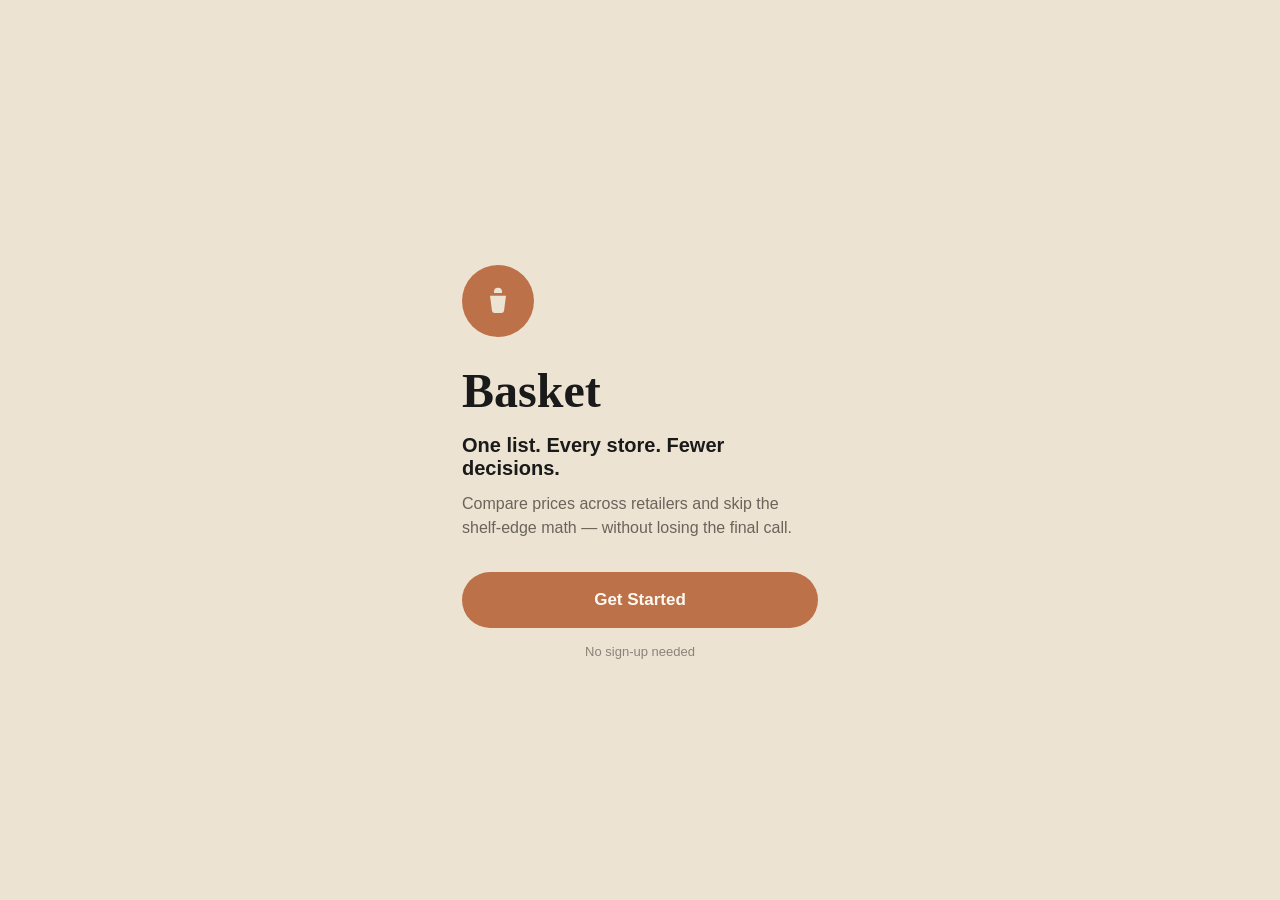
==== frontend/index.html @ 495b2583 "Added landing page with Get Started button" ====
<!DOCTYPE html>
<html lang="en">
<head>
  <meta charset="UTF-8">
  <meta name="viewport" content="width=device-width, initial-scale=1.0">
  <title>Basket</title>
  <link rel="stylesheet" href="css/styles.css">
</head>
<body>
  <main class="landing">
    <div class="icon-badge">
      <svg viewBox="0 0 24 24"><path d="M6 8h12l-1.5 11.5a2 2 0 0 1-2 1.5H9.5a2 2 0 0 1-2-1.5L6 8zm3-3a3 3 0 0 1 6 0v1H9V5z" stroke="none"/></svg>
    </div>
    <h1>Basket</h1>
    <p class="tagline">One list. Every store. Fewer decisions.</p>
    <p class="description">Compare prices across retailers and skip the shelf-edge math — without losing the final call.</p>
    <button class="btn-primary" type="button">Get Started</button>
    <p class="no-signup">No sign-up needed</p>
  </main>
</body>
</html>
---- frontend/css/styles.css ----
* {
  box-sizing: border-box;
  margin: 0;
  padding: 0;
}

body {
  min-height: 100vh;
  display: flex;
  align-items: center;
  justify-content: center;
  background: #ece3d3;
  font-family: -apple-system, BlinkMacSystemFont, "Segoe UI", Roboto, sans-serif;
  color: #1a1a1a;
}

.landing {
  width: 100%;
  max-width: 420px;
  padding: 64px 32px 40px;
  display: flex;
  flex-direction: column;
  align-items: flex-start;
}

.icon-badge {
  width: 72px;
  height: 72px;
  border-radius: 50%;
  background: #bd7148;
  display: flex;
  align-items: center;
  justify-content: center;
  margin-bottom: 28px;
}

.icon-badge svg {
  width: 32px;
  height: 32px;
  fill: #ece3d3;
}

.landing h1 {
  font-family: Georgia, "Times New Roman", serif;
  font-size: 48px;
  line-height: 1.1;
  margin-bottom: 16px;
}

.tagline {
  font-size: 20px;
  font-weight: 600;
  margin-bottom: 12px;
}

.description {
  font-size: 16px;
  line-height: 1.5;
  color: #6b6459;
  margin-bottom: 32px;
}

.btn-primary {
  width: 100%;
  padding: 18px;
  border: none;
  border-radius: 999px;
  background: #bd7148;
  color: #fdf9f2;
  font-size: 17px;
  font-weight: 700;
  cursor: pointer;
}

.btn-primary:hover {
  background: #a8623d;
}

.no-signup {
  align-self: center;
  margin-top: 16px;
  font-size: 13px;
  color: #8a8377;
}
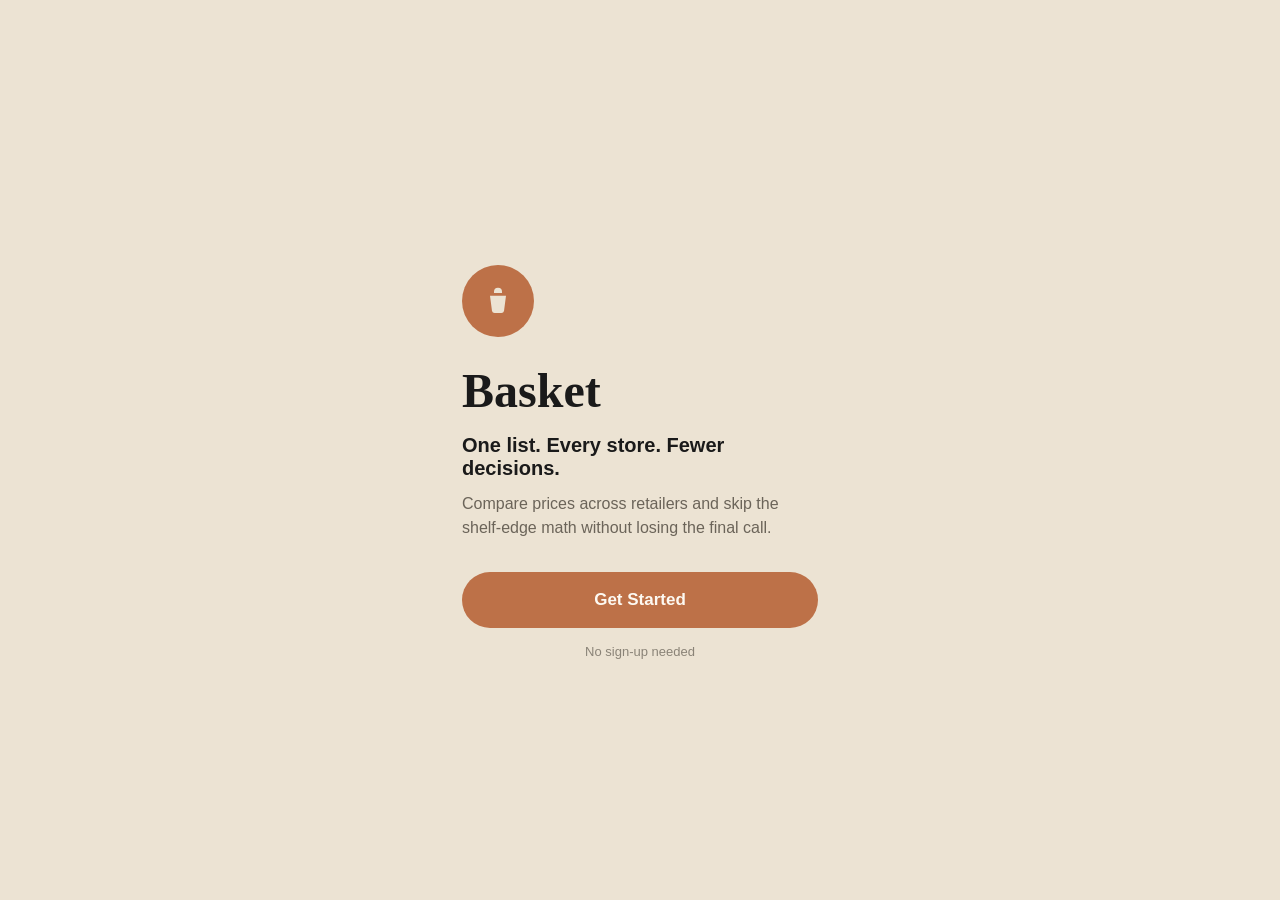
==== commit dcb80f5f: "Modified the button feature to link to personaliser" ====
--- a/frontend/index.html
+++ b/frontend/index.html
@@ -13,8 +13,8 @@
     </div>
     <h1>Basket</h1>
     <p class="tagline">One list. Every store. Fewer decisions.</p>
-    <p class="description">Compare prices across retailers and skip the shelf-edge math — without losing the final call.</p>
-    <button class="btn-primary" type="button">Get Started</button>
+    <p class="description">Compare prices across retailers and skip the shelf-edge math without losing the final call.</p>
+    <a class="btn-primary" href="personaliser.html">Get Started</a>
     <p class="no-signup">No sign-up needed</p>
   </main>
 </body>
--- a/frontend/css/styles.css
+++ b/frontend/css/styles.css
@@ -70,10 +70,21 @@
   font-size: 17px;
   font-weight: 700;
   cursor: pointer;
+  text-align: center;
+  text-decoration: none;
+  display: block;
 }
 
 .btn-primary:hover {
   background: #a8623d;
+}
+
+.btn-primary:disabled,
+.btn-primary.disabled {
+  background: #d8c9b5;
+  color: #fdf9f2;
+  cursor: not-allowed;
+  pointer-events: none;
 }
 
 .no-signup {
@@ -82,3 +93,286 @@
   font-size: 13px;
   color: #8a8377;
 }
+
+/* ---- Personaliser page ---- */
+
+.setup {
+  width: 100%;
+  max-width: 420px;
+  padding: 48px 28px 32px;
+  display: flex;
+  flex-direction: column;
+  min-height: 100vh;
+}
+
+.setup-header {
+  display: flex;
+  align-items: center;
+  gap: 12px;
+  margin-bottom: 28px;
+}
+
+.step-badge {
+  width: 32px;
+  height: 32px;
+  border-radius: 50%;
+  background: #fdf9f2;
+  display: flex;
+  align-items: center;
+  justify-content: center;
+  font-size: 13px;
+  font-weight: 700;
+  color: #bd7148;
+}
+
+.setup-header h2 {
+  font-family: Georgia, "Times New Roman", serif;
+  font-size: 20px;
+}
+
+.setup h1 {
+  font-family: Georgia, "Times New Roman", serif;
+  font-size: 32px;
+  margin-bottom: 16px;
+}
+
+.progress-bar {
+  display: flex;
+  gap: 8px;
+  margin-bottom: 32px;
+}
+
+.progress-bar .segment {
+  flex: 1;
+  height: 4px;
+  border-radius: 2px;
+  background: #cfc4b2;
+}
+
+.progress-bar .segment.done {
+  background: #bd7148;
+}
+
+.question-group {
+  margin-bottom: 28px;
+}
+
+.question-bubble {
+  display: inline-block;
+  background: #e2d8c6;
+  color: #45403a;
+  padding: 16px 20px;
+  border-radius: 18px 18px 18px 4px;
+  font-size: 15px;
+  margin-bottom: 14px;
+}
+
+.answer-bubble {
+  background: #cf8f65;
+  color: #fdf9f2;
+  padding: 12px 20px;
+  border-radius: 18px 18px 4px 18px;
+  font-size: 15px;
+  margin: 0 0 14px auto;
+  float: right;
+  clear: both;
+}
+
+.chips {
+  display: flex;
+  flex-wrap: wrap;
+  gap: 10px;
+  clear: both;
+}
+
+.chip {
+  padding: 12px 20px;
+  border-radius: 999px;
+  border: 1.5px solid #bd7148;
+  background: transparent;
+  color: #bd7148;
+  font-size: 15px;
+  cursor: pointer;
+}
+
+.chip.selected {
+  background: #fdf9f2;
+  border-color: #fdf9f2;
+  color: #45403a;
+  box-shadow: 0 1px 4px rgba(0, 0, 0, 0.08);
+}
+
+.other-input {
+  width: 100%;
+  margin-top: 12px;
+  padding: 14px 18px;
+  border-radius: 999px;
+  border: 1.5px solid #cfc4b2;
+  background: #fdf9f2;
+  font-size: 15px;
+  color: #1a1a1a;
+}
+
+.other-input:focus {
+  outline: none;
+  border-color: #bd7148;
+}
+
+.budget-value {
+  font-family: Georgia, "Times New Roman", serif;
+  font-size: 28px;
+  margin-bottom: 12px;
+}
+
+.budget-slider {
+  width: 100%;
+  accent-color: #bd7148;
+}
+
+.budget-range-labels {
+  display: flex;
+  justify-content: space-between;
+  font-size: 12px;
+  color: #8a8377;
+  margin-top: 6px;
+}
+
+.setup-footer {
+  margin-top: auto;
+  padding-top: 24px;
+}
+
+/* ---- List page ---- */
+
+.list-page {
+  padding-top: 32px;
+}
+
+.search-row {
+  display: flex;
+  gap: 10px;
+  margin-bottom: 28px;
+}
+
+.search-field {
+  flex: 1;
+  display: flex;
+  align-items: center;
+  gap: 10px;
+  background: #e2d8c6;
+  border-radius: 999px;
+  padding: 14px 18px;
+}
+
+.search-icon {
+  color: #8a8377;
+  flex-shrink: 0;
+}
+
+.search-field input {
+  flex: 1;
+  border: none;
+  background: transparent;
+  font-size: 15px;
+  color: #1a1a1a;
+}
+
+.search-field input:focus {
+  outline: none;
+}
+
+.store-select {
+  border: none;
+  border-radius: 999px;
+  background: #e2d8c6;
+  padding: 14px 18px;
+  font-size: 15px;
+  color: #45403a;
+  cursor: pointer;
+}
+
+.list-section-title {
+  font-size: 12px;
+  letter-spacing: 0.08em;
+  text-transform: uppercase;
+  color: #8a8377;
+  margin-bottom: 16px;
+}
+
+.empty-state {
+  font-size: 14px;
+  color: #8a8377;
+}
+
+.item-list {
+  list-style: none;
+  display: flex;
+  flex-direction: column;
+  gap: 12px;
+}
+
+.item-row {
+  display: flex;
+  align-items: center;
+  gap: 14px;
+  background: #e2d8c6;
+  border-radius: 16px;
+  padding: 14px 16px;
+}
+
+.item-checkbox {
+  width: 22px;
+  height: 22px;
+  border-radius: 50%;
+  border: 1.5px solid #bd7148;
+  background: transparent;
+  flex-shrink: 0;
+  cursor: pointer;
+  display: flex;
+  align-items: center;
+  justify-content: center;
+  color: #fdf9f2;
+  font-size: 13px;
+}
+
+.item-row.checked .item-checkbox {
+  background: #bd7148;
+}
+
+.item-info {
+  flex: 1;
+  min-width: 0;
+}
+
+.item-name {
+  font-size: 15px;
+  color: #1a1a1a;
+}
+
+.item-row.checked .item-name {
+  text-decoration: line-through;
+  color: #8a8377;
+}
+
+.item-store {
+  font-size: 12px;
+  color: #8a8377;
+  margin-top: 2px;
+}
+
+.item-remove {
+  width: 28px;
+  height: 28px;
+  border-radius: 50%;
+  border: none;
+  background: transparent;
+  color: #8a8377;
+  font-size: 18px;
+  line-height: 1;
+  cursor: pointer;
+  flex-shrink: 0;
+}
+
+.item-remove:hover {
+  color: #bd7148;
+}
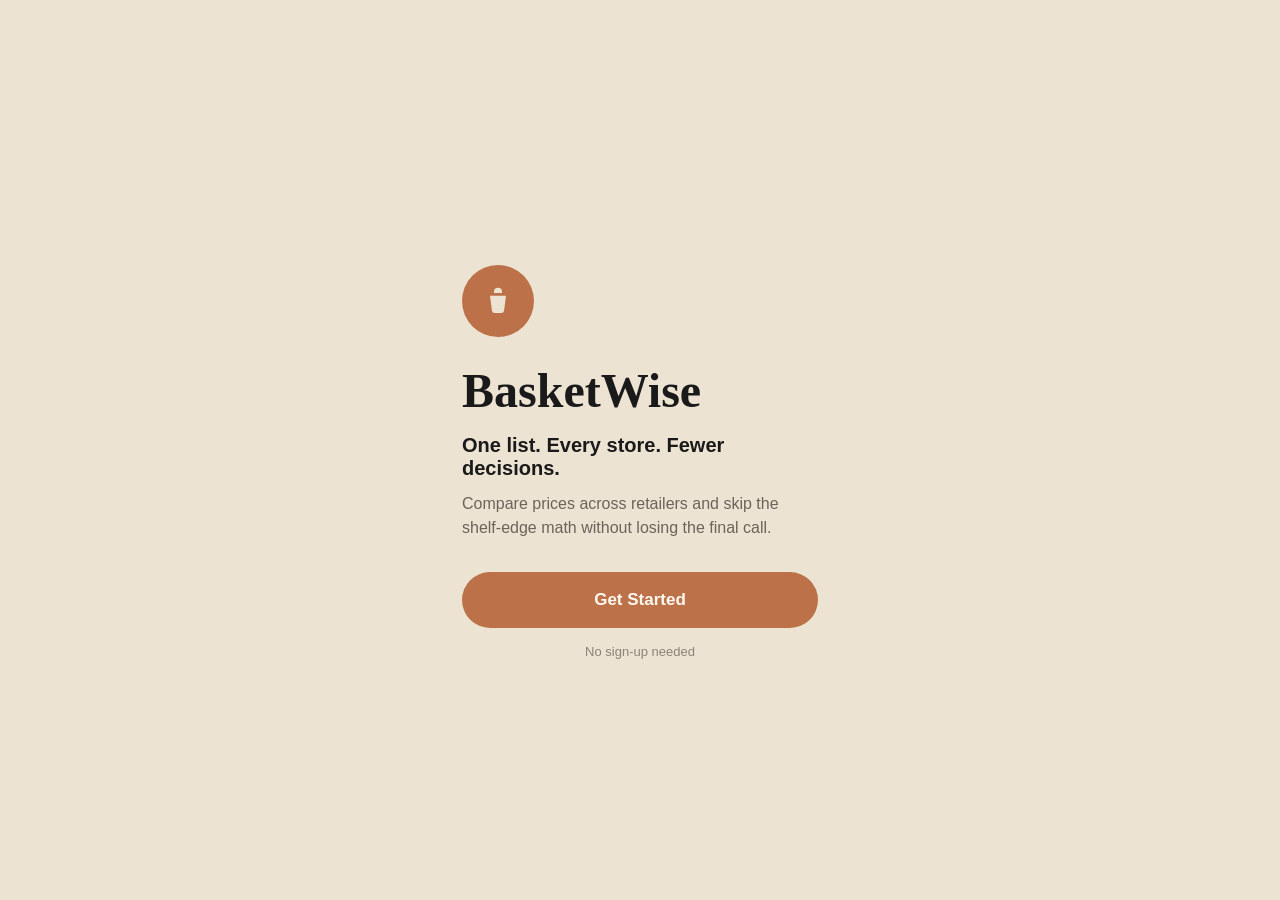
==== commit 978f435e: "Added the meal plan assistant and fixed the same-product detection bug" ====
--- a/frontend/index.html
+++ b/frontend/index.html
@@ -11,7 +11,7 @@
     <div class="icon-badge">
       <svg viewBox="0 0 24 24"><path d="M6 8h12l-1.5 11.5a2 2 0 0 1-2 1.5H9.5a2 2 0 0 1-2-1.5L6 8zm3-3a3 3 0 0 1 6 0v1H9V5z" stroke="none"/></svg>
     </div>
-    <h1>Basket</h1>
+    <h1>BasketWise</h1>
     <p class="tagline">One list. Every store. Fewer decisions.</p>
     <p class="description">Compare prices across retailers and skip the shelf-edge math without losing the final call.</p>
     <a class="btn-primary" href="personaliser.html">Get Started</a>
--- a/frontend/css/styles.css
+++ b/frontend/css/styles.css
@@ -218,23 +218,33 @@
   border-color: #bd7148;
 }
 
-.budget-value {
-  font-family: Georgia, "Times New Roman", serif;
-  font-size: 28px;
-  margin-bottom: 12px;
-}
-
-.budget-slider {
-  width: 100%;
-  accent-color: #bd7148;
-}
-
-.budget-range-labels {
-  display: flex;
-  justify-content: space-between;
-  font-size: 12px;
-  color: #8a8377;
-  margin-top: 6px;
+.budget-input-wrap {
+  display: flex;
+  align-items: center;
+  gap: 8px;
+  background: #e2d8c6;
+  border-radius: 999px;
+  padding: 14px 18px;
+  width: fit-content;
+}
+
+.budget-currency {
+  font-size: 20px;
+  font-weight: 600;
+  color: #45403a;
+}
+
+.budget-input {
+  border: none;
+  background: transparent;
+  font-size: 20px;
+  font-weight: 600;
+  color: #1a1a1a;
+  width: 120px;
+}
+
+.budget-input:focus {
+  outline: none;
 }
 
 .setup-footer {
@@ -376,3 +386,359 @@
 .item-remove:hover {
   color: #bd7148;
 }
+
+/* ---- Modal + toast ---- */
+
+.modal-overlay {
+  position: fixed;
+  inset: 0;
+  background: rgba(26, 26, 26, 0.45);
+  display: flex;
+  align-items: center;
+  justify-content: center;
+  padding: 24px;
+  z-index: 100;
+}
+
+.modal-card {
+  width: 100%;
+  max-width: 360px;
+  background: #fdf9f2;
+  border-radius: 20px;
+  padding: 28px 24px;
+  text-align: center;
+}
+
+.modal-card h2 {
+  font-family: Georgia, "Times New Roman", serif;
+  font-size: 22px;
+  margin-bottom: 16px;
+}
+
+.modal-card p {
+  font-size: 14px;
+  color: #45403a;
+  margin-bottom: 10px;
+}
+
+.modal-card .btn-primary {
+  margin-top: 16px;
+}
+
+.toast {
+  position: fixed;
+  bottom: 28px;
+  left: 50%;
+  transform: translateX(-50%);
+  background: #45403a;
+  color: #fdf9f2;
+  padding: 12px 22px;
+  border-radius: 999px;
+  font-size: 14px;
+  z-index: 100;
+}
+
+/* ---- Shop page ---- */
+
+.budget-bar {
+  margin-bottom: 24px;
+}
+
+.budget-bar-top {
+  display: flex;
+  justify-content: space-between;
+  font-size: 14px;
+  margin-bottom: 8px;
+}
+
+.budget-bar-top span:first-child {
+  font-weight: 700;
+}
+
+.budget-bar-top span:last-child {
+  color: #bd7148;
+  font-weight: 700;
+}
+
+.budget-track {
+  height: 8px;
+  border-radius: 4px;
+  background: #e2d8c6;
+  overflow: hidden;
+}
+
+.budget-fill {
+  height: 100%;
+  width: 0%;
+  background: #bd7148;
+  border-radius: 4px;
+  transition: width 0.2s ease;
+}
+
+.budget-fill.over-budget {
+  background: #b3453a;
+}
+
+.search-field-wrap {
+  flex: 1;
+  position: relative;
+}
+
+.search-field-wrap .search-field {
+  background: #e2d8c6;
+  border-radius: 999px;
+  padding: 14px 8px 14px 18px;
+}
+
+.search-btn {
+  border: none;
+  background: #bd7148;
+  color: #fdf9f2;
+  font-size: 13px;
+  font-weight: 700;
+  padding: 8px 16px;
+  border-radius: 999px;
+  cursor: pointer;
+  flex-shrink: 0;
+}
+
+.suggestions {
+  position: absolute;
+  top: calc(100% + 8px);
+  left: 0;
+  right: 0;
+  list-style: none;
+  background: #fdf9f2;
+  border-radius: 14px;
+  box-shadow: 0 4px 16px rgba(0, 0, 0, 0.12);
+  overflow: hidden;
+  z-index: 20;
+}
+
+.suggestion-row {
+  padding: 12px 18px;
+  font-size: 14px;
+  cursor: pointer;
+}
+
+.suggestion-row:hover {
+  background: #e2d8c6;
+}
+
+.results-section {
+  margin-bottom: 28px;
+}
+
+.results-message {
+  font-size: 14px;
+  color: #8a8377;
+  padding: 16px 0;
+}
+
+.pick-card,
+.alt-card {
+  background: #e2d8c6;
+  border-radius: 16px;
+  padding: 16px 18px;
+  margin-bottom: 12px;
+}
+
+.pick-card {
+  border: 1.5px solid #bd7148;
+}
+
+.pick-name {
+  font-size: 16px;
+  font-weight: 700;
+  margin-bottom: 4px;
+}
+
+.alt-card .pick-name {
+  font-size: 14px;
+  font-weight: 600;
+}
+
+.pick-meta {
+  font-size: 13px;
+  color: #6b6459;
+  margin-bottom: 8px;
+}
+
+.pick-justification {
+  font-size: 13px;
+  color: #bd7148;
+  font-style: italic;
+  margin-bottom: 10px;
+}
+
+.btn-add {
+  border: none;
+  background: #bd7148;
+  color: #fdf9f2;
+  font-size: 13px;
+  font-weight: 700;
+  padding: 8px 18px;
+  border-radius: 999px;
+  cursor: pointer;
+}
+
+.alt-card .btn-add {
+  background: transparent;
+  border: 1.5px solid #bd7148;
+  color: #bd7148;
+}
+
+.pick-over-budget {
+  font-size: 13px;
+  color: #b3453a;
+  font-weight: 700;
+  margin-bottom: 10px;
+}
+
+.card-over-budget {
+  border-color: #b3453a;
+}
+
+.btn-add:disabled {
+  background: #d8c9b5;
+  border-color: #d8c9b5;
+  color: #8a8377;
+  cursor: not-allowed;
+}
+
+/* ---- Meal plan ---- */
+
+.meal-plan-row {
+  margin-bottom: 28px;
+}
+
+.meal-plan-label {
+  display: block;
+  font-size: 13px;
+  font-weight: 700;
+  color: #45403a;
+  margin-bottom: 8px;
+}
+
+.meal-plan-field {
+  display: flex;
+  gap: 10px;
+}
+
+.meal-plan-field input {
+  flex: 1;
+  border: none;
+  background: #e2d8c6;
+  border-radius: 999px;
+  padding: 14px 18px;
+  font-size: 15px;
+  color: #1a1a1a;
+}
+
+.meal-plan-field input:focus {
+  outline: none;
+}
+
+.meal-plan-status {
+  font-size: 13px;
+  color: #8a8377;
+  margin-top: 10px;
+}
+
+.meal-plan-results {
+  margin-top: 16px;
+}
+
+.meal-plan-results .pick-card,
+.meal-plan-results .alt-card {
+  margin-bottom: 12px;
+}
+
+.unmatched-card {
+  background: transparent;
+  border: 1.5px dashed #c9bfae;
+  border-radius: 16px;
+  padding: 16px 18px;
+  margin-bottom: 12px;
+}
+
+.unmatched-note {
+  font-size: 13px;
+  color: #8a8377;
+  margin-bottom: 10px;
+}
+
+.meal-assistant-fab {
+  position: fixed;
+  bottom: 24px;
+  right: 24px;
+  width: 56px;
+  height: 56px;
+  border-radius: 50%;
+  border: none;
+  background: #bd7148;
+  color: #fdf9f2;
+  display: flex;
+  align-items: center;
+  justify-content: center;
+  cursor: pointer;
+  box-shadow: 0 4px 14px rgba(0, 0, 0, 0.2);
+  z-index: 50;
+}
+
+.meal-assistant-fab:hover {
+  background: #a8623d;
+}
+
+.meal-assistant-panel {
+  position: fixed;
+  bottom: 24px;
+  right: 24px;
+  width: 100%;
+  max-width: 360px;
+  max-height: min(80vh, 640px);
+  overflow-y: auto;
+  background: #fdf9f2;
+  border-radius: 20px;
+  padding: 20px;
+  box-shadow: 0 8px 28px rgba(0, 0, 0, 0.22);
+  z-index: 60;
+}
+
+.meal-assistant-header {
+  display: flex;
+  align-items: center;
+  justify-content: space-between;
+  margin-bottom: 16px;
+}
+
+.meal-assistant-header h3 {
+  font-family: Georgia, "Times New Roman", serif;
+  font-size: 18px;
+}
+
+.meal-assistant-close {
+  width: 28px;
+  height: 28px;
+  border-radius: 50%;
+  border: none;
+  background: transparent;
+  color: #8a8377;
+  font-size: 20px;
+  line-height: 1;
+  cursor: pointer;
+}
+
+.meal-assistant-close:hover {
+  color: #45403a;
+}
+
+@media (max-width: 480px) {
+  .meal-assistant-panel {
+    left: 16px;
+    right: 16px;
+    bottom: 16px;
+    max-width: none;
+    width: auto;
+  }
+}
